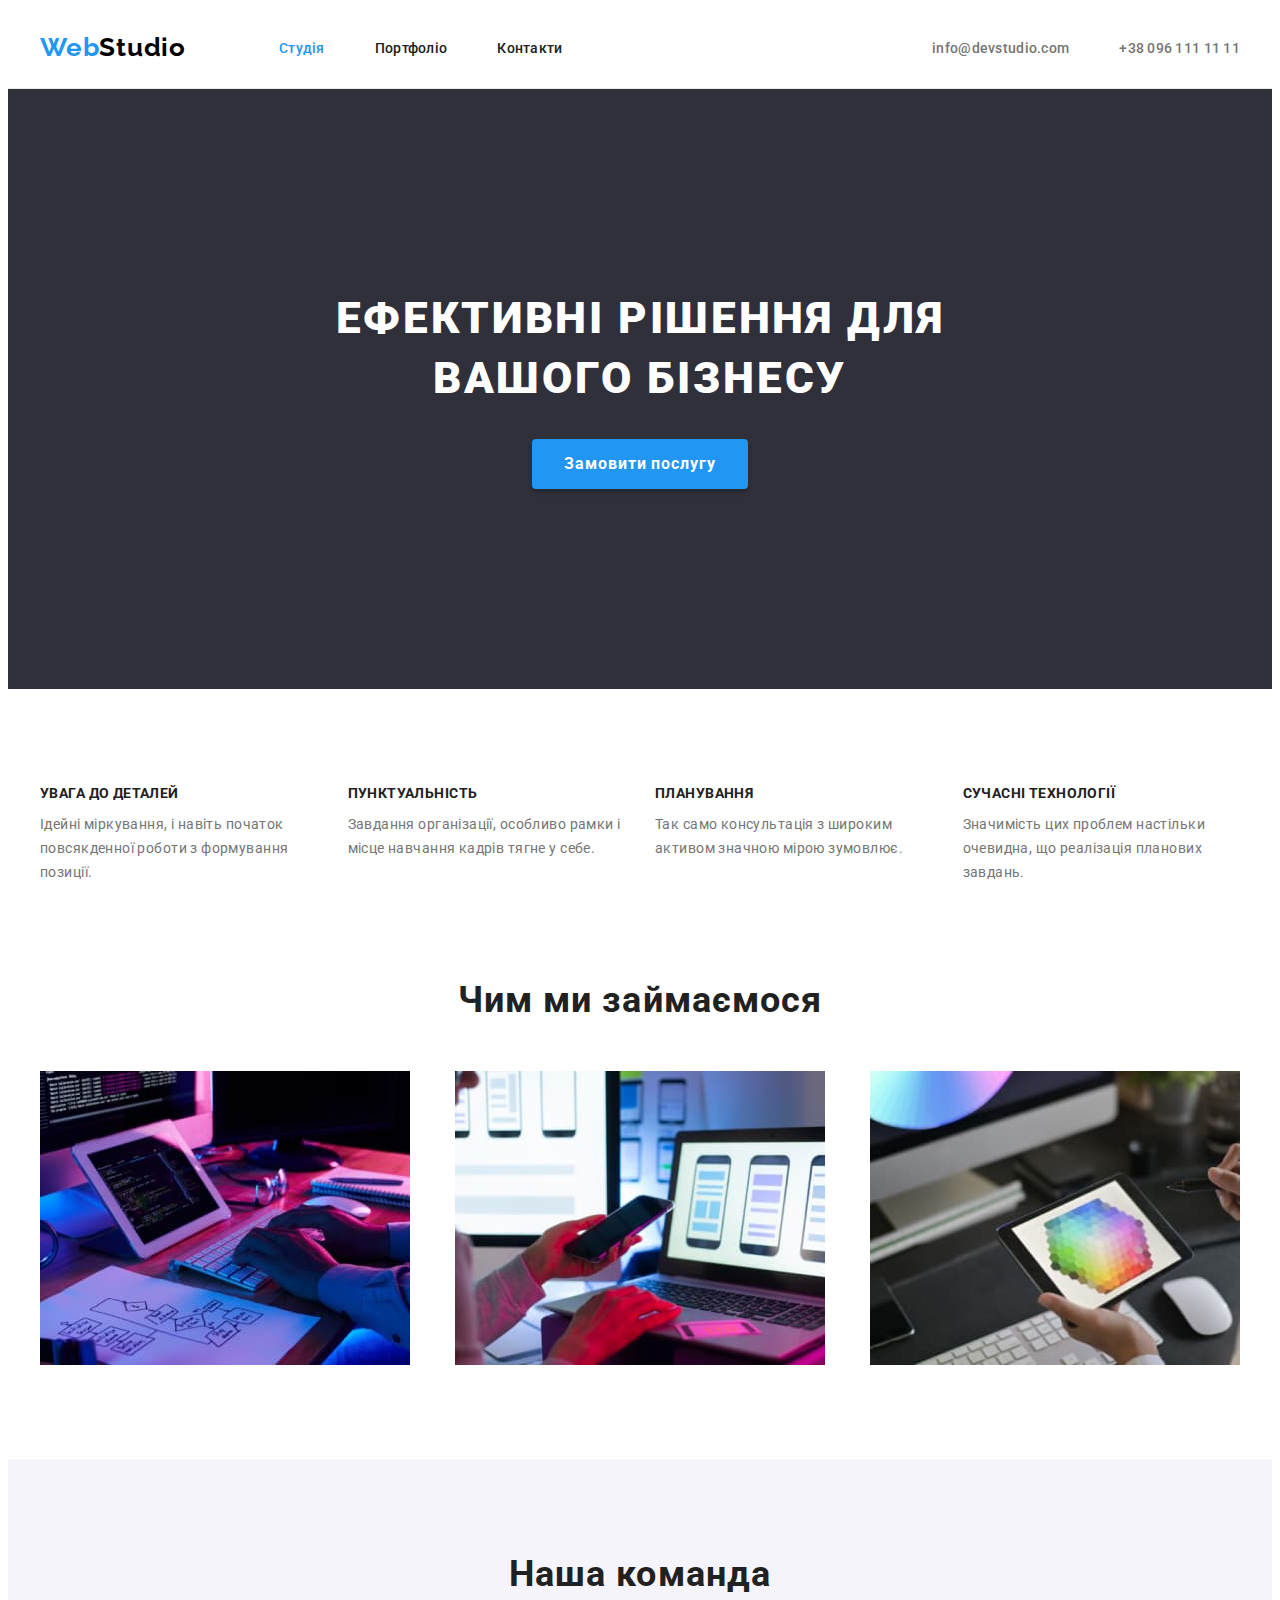
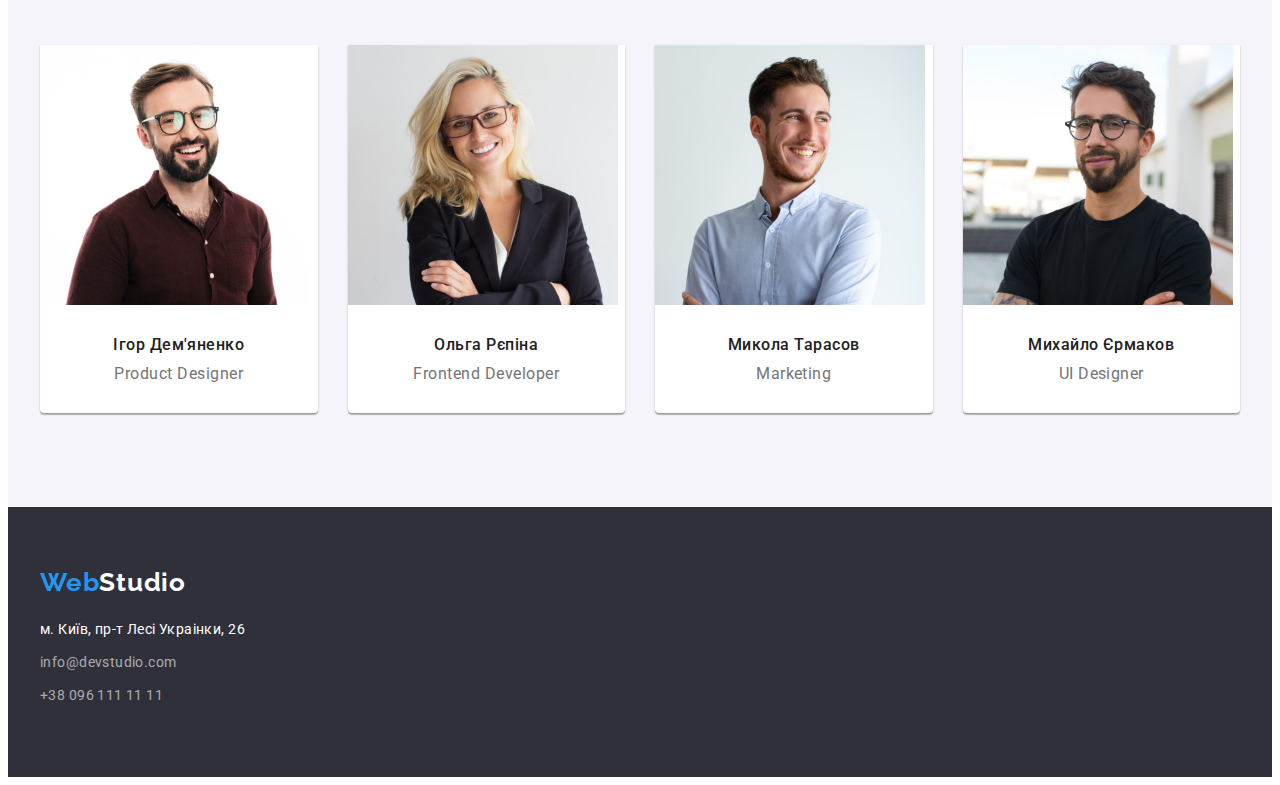
==== index.html @ 7ba7b9f9 "Initial commit" ====
<!DOCTYPE html>
<html lang="uk">
<head>
    <meta charset="UTF-8">
    <meta http-equiv="X-UA-Compatible" content="IE=edge">
    <meta name="viewport" content="width=device-width, initial-scale=1.0">
    <title>WebStudio</title>
    <!-- fonts -->
    <link rel="preconnect" href="https://fonts.googleapis.com">
    <link rel="preconnect" href="https://fonts.gstatic.com" crossorigin>
    <link href="https://fonts.googleapis.com/css2?family=Raleway:wght@700&family=Roboto:wght@400;500;700;900&display=swap" rel="stylesheet">
    <!-- modern-normalize -->
    <link rel="stylesheet" href="https://cdnjs.cloudflare.com/ajax/libs/modern-normalize/1.1.0/modern-normalize.min.css" integrity="sha512-wpPYUAdjBVSE4KJnH1VR1HeZfpl1ub8YT/NKx4PuQ5NmX2tKuGu6U/JRp5y+Y8XG2tV+wKQpNHVUX03MfMFn9Q==" crossorigin="anonymous" referrerpolicy="no-referrer">
    <!-- Custom styles -->
    <link rel="stylesheet" href="./css/styles.css">
</head>

<body>
    <header class="header">
        <div class="header-container container">
            <a class="logo link" href="./index.html">Web<span class="header-studio">Studio</span></a>
        <nav class="navigation">
            <ul class="navigation-list list">
                <li class="navigation-items">
                    <a class="navigation-item link current" href="./index.html">Студія</a>
                </li>
                <li class="navigation-items">
                    <a class="navigation-item link" href="./portfolio.html">Портфоліо</a>
                </li>
                <li class="navigation-items">
                    <a class="navigation-item link" href="#">Контакти</a>
                </li>
            </ul>
        </nav>
        <ul class="header-contacts list">
            <li class="header-list">
                <a class="header-item link" href="mailto:info@devstudio.com" lang="en">info@devstudio.com</a>
            </li>
            <li class="header-list">
                <a class="header-item link" href="tel:+380961111111">+38 096 111 11 11</a>
            </li>
        </ul>
        </div>
    </header>
    <main class="main">
        <section class="hero">
            <div class="hero-container container">
                <h1 class="hero-title">Ефективні рішення для вашого бізнесу</h1>
                <p><button class="hero-button link-hero" type="button">Замовити послугу</button></p>
            </div>
        </section>
        <section class="features section">
            <div class="container">
            <h2 class="features-subject">Особливості</h2>
            <ul class="features-list list">
                <li class="features-item">
                    <h3 class="feature-title">УВАГА ДО ДЕТАЛЕЙ</h3>
                    <p class="feature-text">Ідейні міркування, і навіть початок повсякденної роботи з формування позиції.</p>
                </li>
                <li class="features-item">
                    <h3 class="feature-title">ПУНКТУАЛЬНІСТЬ</h3>
                    <p class="feature-text">Завдання організації, особливо рамки і місце навчання кадрів тягне у себе.</p>
                </li>
                <li class="features-item">
                    <h3 class="feature-title">ПЛАНУВАННЯ</h3>
                    <p class="feature-text">Так само консультація з широким активом значною мірою зумовлює.</p>
                </li>
                <li class="features-item">
                    <h3 class="feature-title">СУЧАСНІ ТЕХНОЛОГІЇ</h3>
                    <p class="feature-text">Значимість цих проблем настільки очевидна, що реалізація планових завдань.</p>
                </li>
            </ul>
            </div>
        </section>
        <section class="work section">
            <div class="container">
                <h2 class="work-title">Чим ми займаємося</h2>
            <ul class="work-list list">
                <li class="work-items">
                    <img width="370" height="294" src="./images/work-1.jpg" alt="Людина працює за комп'ютером">
                </li>
                <li class="work-items">
                    <img width="370" height="294" src="./images/work-2.jpg" alt="Людина працює за телефоном">
                </li>                
                <li class="work-items">
                    <img width="370" height="294" src="./images/work-3.jpg" alt="Людина працює за планшетом">
                </li>
            </ul>
            </div>
        </section>
        <section class="team section">
            <div class="container">
                <h2 class="team-subject">Наша команда</h2>
            <ul class="team-list list">
                <li class="team-items">
                    <img class="team-img" width="270" height="260" src="./images/portrait-1.jpg" alt="Мужик в окулярах">
                    <div class="team-subtitle">
                    <h3 class="team-title">Ігор Дем'яненко</h3>
                    <p class="team-text">Product Designer</p>
                    </div> 
                </li>
                <li class="team-items">
                    <img class="team-img" width="270" height="260" src="./images/portrait-2.jpg" alt="Жінка в окулярах">
                    <div class="team-subtitle">
                    <h3 class="team-title">Ольга Рєпіна</h3>
                    <p class="team-text">Frontend Developer</p>
                    </div>
                </li>
                <li class="team-items">
                    <img class="team-img" width="270" height="260" src="./images/portrait-3.jpg" alt="Мужик">
                    <div class="team-subtitle">
                    <h3 class="team-title">Микола Тарасов</h3>
                    <p class="team-text">Marketing</p>
                    </div> 
                </li>
                <li class="team-items">
                    <img class="team-img" width="270" height="260" src="./images/portrait-4.jpg" alt="Мужик в окулярах">
                    <div class="team-subtitle">
                    <h3 class="team-title">Михайло Єрмаков</h3>
                    <p class="team-text">UI Designer</p>
                    </div> 
                </li>
            </ul>
            </div>
        </section>
    </main>
        <footer class="footer">
            <div class="container">
                <a class="footer-logo link" href="./index.html">Web<span class="footer-studio">Studio</span></a>
            <address class="footer-address">
                <ul class="address-list list">
                    <li class="address-items">
                        <a class="address-map link" href="https://goo.gl/maps/dWLPEDBoEyj8uYDj6" target="_blank" rel="noopener noreferrer nofollow">м. Київ, пр-т Лесі Украінки, 26</a>
                    </li>
                    <li class="address-items">
                        <a class="address-contacts link" href="mailto:info@devstudio.com" lang="en">info@devstudio.com</a>
                    </li>
                    <li class="address-items">
                        <a class="address-contacts link" href="tel:+380961111111">+38 096 111 11 11</a>
                    </li>
                </ul>
            </address>
            </div>
        </footer>
    
</body>
</html>
---- css/styles.css ----
:root {
    --primary--color: #757575;
    --secondary--color: #212121;
    --hover--color: #2196F3;
    --button--color: #212121;
    --logo--color: #2196F3;
    --header--studio: #000000;
    --footer-studio: #FFFFFF;
    --hero--title: #FFFFFF;
    --hero--btn: #FFFFFF;
    --background--button--hero: #2196F3;
    --shadow--hero--button: 0px 4px 4px rgba(0, 0, 0, 0.15);
    --team--shadow: 0px 1px 3px rgba(0, 0, 0, 0.12), 0px 1px 1px rgba(0, 0, 0, 0.14), 0px 2px 1px rgba(0, 0, 0, 0.2);
    --portfolio--btn--shadow: 0px 3px 1px rgba(0, 0, 0, 0.1), 0px 1px 2px rgba(0, 0, 0, 0.08), 0px 2px 2px rgba(0, 0, 0, 0.12);
    --bgr--hover--hero: #188CE8;
    --color--hover-hero: #FFFFFF;
    --header--contacts: #757575;
    --footer--contacts:  rgba(255, 255, 255, 0.6);
    --background--color: #FFFFFF;
    --background--header: #FFFFFF;
    --background--hero: #2F303A;
    --background--work: #FFFFFF;
    --background--team: #F5F4FA;
    --background--footer: #2F303A;
    --background--portfolio: #FFFFFF;
    --bgr--button: #2196F3;
    --bgr--button-portfolio: #F5F4FA;
    --color--button--portfolio: #FFFFFF;
    --border: #EEEEEE;
    --header--border: #ECECEC;
    --card--set--gap: 30px;
    --primary--font: 'Roboto', sans-serif;
    --secondary--font: 'Raleway', sans-serif;
}


    body {
        font-family: var(--primary--font), sans-serif;
        background: var(--background--color);
        color: var(--primary--color);
    }

    /* reset styles */
    h1,
    h2,
    h3,
    h4,
    h5,
    h6,
    p {
        margin: 0; 
    }

    img {
        display: block;
        max-width: 100%;
        height: auto;
    }

    .section {
        padding-top: 94px;
        padding-bottom: 94px;
    }

    .container {
        width: 1200px;
        padding-right: 15px;
        padding-left: 15px;
        margin-left: auto;
        margin-right: auto;

        /* outline: 2px solid red;
        outline-offset: -2px; */
    }

    .list {
        list-style: none;
        margin: 0;
        padding: 0;
    }

    .link {
        text-decoration: none;
    }

    /* reset styles */

    /* hover-focus styles */
    .link:hover,
    .link:focus {
        color: var(--hover--color);
    }

    
    
    .link-button:hover,
    .link-button:focus {
        background: var(--bgr--button);
        color: var(--color--button--portfolio);
        box-shadow: var(--portfolio--btn--shadow);
    }

    .link-hero:hover,
    .link-hero:focus {
        background-color: var(--bgr--hover--hero);
        color: var(--color--hover-hero);  
    }
    /* hover-focus styles */

    /* ------------------------index------------------------ */

    /* ------header------ */

    .header {
        border-bottom: 1px solid var(--header--border);
    }

    .header-container {
        display: flex;
        align-items: center;
    }

    .logo {
        padding-top: 24px;
        padding-bottom: 25px;
        margin-right: 93px;
        
        font-family: var(--secondary--font);
        font-weight: 700;
        font-size: 26px;
        line-height: 1.19;
        letter-spacing: 0.03em;   
        color: var(--logo--color);
    }

    .header-studio {     
        font-family: var(--secondary--font);
        font-weight: 700;
        font-size: 26px;
        line-height: 1.19;
        letter-spacing: 0.03em;    
        color: var(--header--studio);
    }

    .navigation {
        margin-right: auto;
    }

    .navigation-list {
        display: flex;
        align-items: center;
    }

    .navigation-items {
        /* padding-top: 32px;
        padding-bottom: 32px; */
        margin-right: 50px;
    }

    .navigation-items:last-child {
        margin-right: 0;
    }

    .navigation-item {
        padding-top: 32px;
        padding-bottom: 32px;

        font-weight: 500;
        font-size: 14px;
        line-height: 1.14;
        letter-spacing: 0.02em;
        color: var(--secondary--color);
    }

    .current {
        color: var(--hover--color);
    }
    
    .header-contacts {
        display: flex;
        align-items: center;
    }

    .header-list {
        /* padding-top: 32px;
        padding-bottom: 32px; */
        margin-right: 50px;
    }

    .header-list:last-child {
        margin-right: 0;
    }

    .header-item {
        padding-top: 32px;
        padding-bottom: 32px;
        
        font-weight: 500;
        font-size: 14px;
        line-height: 1.14;
        letter-spacing: 0.02em;
        color: var(--header--contacts);
    }

    /* ------header------ */


    /* ------main-------- */

    /* .main {
    } */
    
    /* ------hero-------- */

    .hero {
        padding-top: 200px;
        padding-bottom: 200px;
        background: var(--background--hero);
    }

    .hero-container {
        text-align: center;
    }

    .hero-title {
        display: inline-block;
        width: 696px;
        margin-bottom: 30px;

        font-weight: 900;
        font-size: 44px;
        line-height: 1.36;
        text-align: center;
        letter-spacing: 0.06em;
        text-transform: uppercase;   
        color: var(--hero--title);
    }

    .hero-button {
        min-width: 216px;
        min-height: 50px;
        padding: 10px 32px;

        font-family: inherit;
        font-weight: 700;
        font-size: 16px;
        line-height: 1.88;
        /* display: flex; */
        align-items: center;
        text-align: center;
        letter-spacing: 0.06em; 
        color: var(--hero--btn);
        cursor: pointer;
        background: var(--background--button--hero);
        box-shadow: var(--shadow--hero--button);
        border-radius: 4px;
        border: none;
    }

    

    /* ------features-------- */

    .features {
        padding-bottom: 0;
    }

    .features-subject {
        position: absolute;
        white-space: nowrap;
        width: 1px;
        height: 1px;
        overflow: hidden;
        border: 0;
        padding: 0;
        clip: rect(0 0 0 0);
        clip-path: inset(50%);
        margin: -1px;
    }

    .features-list {
        display: flex;
    }

    .features-item {
        flex-basis: calc((100% - 3 * 30px) / 4 );
        margin-right: 30px;
    }

    .features-item:last-child {
        margin-right: 0;
    }

    .feature-title {
        margin-bottom: 10px;

        font-size: 14px;
        line-height: 1.43;
        letter-spacing: 0.03em;
        text-transform: uppercase;
        color: var(--secondary--color);
    }

    .feature-text {
        font-size: 14px;
        line-height: 1.71;
        letter-spacing: 0.03em; 
        color: var(--primary--color);
    }

    /* ------work-------- */

    /* .work {
    } */

    .work-title {
        margin-bottom: 50px;

        font-size: 36px;
        line-height: 1.17;
        text-align: center;
        letter-spacing: 0.03em;
        color: var(--secondary--color);
    }

    .work-list {
        display: flex;
        justify-content: space-between;
    }

    .work-items {
        margin-right: 30px;
    }

    .work-items:last-child {
        margin-right: 0;
    }

    /* ------team-------- */

    .team {
        background: var(--background--team);
    }

    .team-subject {
        margin-bottom: 50px;

        font-size: 36px;
        line-height: 1.17;
        text-align: center;
        letter-spacing: 0.03em;
        color: var(--secondary--color);
    }

    .team-list {
        display: flex;
    }

    .team-items {
        flex-basis: calc((100% - 3 * 30px) / 4 );
        margin-right: 30px;
        background: var(--background--color); 
        box-shadow: var(--team--shadow);  
        border-radius: 0px 0px 4px 4px;
    }

    .team-items:last-child {
        margin-right: 0;
    }

    /* .team-img {
    } */

    .team-subtitle {
        padding-top: 30px;
        padding-bottom: 30px;
    }

    .team-title {
        margin-bottom: 10px;

        font-weight: 500;
        font-size: 16px;
        line-height: 1.19;
        text-align: center;
        letter-spacing: 0.03em;
        color: var(--secondary--color);
    }

    .team-text {
        font-size: 16px;
        line-height: 1.19;
        text-align: center;
        letter-spacing: 0.03em;
        color: var(--primary--color);
    }

    /* ------main-------- */


    /* ------footer------ */

    .footer {
        padding-top: 60px;
        padding-bottom: 60px;

        background: var(--background--footer);
    }

    .footer-logo {
        display: inline-block;
        margin-bottom: 20px;

        font-family: var(--secondary--font);
        font-weight: 700;
        font-size: 26px;
        line-height: 1.19;
        letter-spacing: 0.03em;   
        color: var(--logo--color);
    }

    .footer-studio {        
        font-family: var(--secondary--font);
        font-weight: 700;
        font-size: 26px;
        line-height: 1.19;
        letter-spacing: 0.03em; 
        color: var(--footer-studio);
    }

    /* .footer-address {
    }
    .address-list {
    }
    .address-items {
    } */

    .address-map {
        display: inline-block;
        margin-bottom: 9px;

        font-style: normal;
        font-size: 14px;
        line-height: 1.71;
        letter-spacing: 0.03em;
        color: var(--hero--title);
    }

    .address-contacts {
        display: inline-block;
        margin-bottom: 9px;

        font-style: normal;
        font-size: 14px;
        line-height: 1.71;
        letter-spacing: 0.03em;
        color: var(--footer--contacts);
    }

    /* ------footer------ */

    /* ------------------------index------------------------ */



    /* ------------------------portfolio------------------------ */

    /* ------main-portfolio-------- */

    .portfolio-main {
        background: var(--background--color);
    }

    /* -----portfolio-projects------- */

    /* .portfolio-projects {
    } */

    .portfolio-subject {
        position: absolute;
        white-space: nowrap;
        width: 1px;
        height: 1px;
        overflow: hidden;
        border: 0;
        padding: 0;
        clip: rect(0 0 0 0);
        clip-path: inset(50%);
        margin: -1px;
    }

    .button-list {
        display: flex;
        justify-content: center;

        margin-bottom: 34px;
    }

    .button-items {
        background: var(--bgr-button-portfolio);
        margin-right: 8px;
    }

    .button-items:last-child {
        margin-right: 0;
    }
    
    .button-item {
        padding: 6px 22px;
        min-width: 112px;
        min-height: 38px;

        font-family: inherit;
        font-weight: 500;
        font-size: 16px;
        line-height: 1.62;
        text-align: center;
        letter-spacing: 0.03em; 
        color: var(--button--color);
        cursor: pointer;
        border-radius: 4px;
        border: none;
    }

    .portfolio-list {
        display: flex;
        flex-wrap: wrap;

        margin-right: calc( -1 * var(--card--set--gap));
        margin-bottom: calc( -1 * var(--card--set--gap));
    }

    .portfolio-items {
        flex-basis: calc((100% - 3 * var(--card--set--gap)) / 3);
        margin-right: var(--card--set--gap);
        margin-bottom: var(--card--set--gap);
        background: var(--background--color);
    }

    /* .portfolio-items:nth-child(3n) {
        margin-right: 0;
    }

    .portfolio-items:nth-last-child(-n + 3) {
        margin-bottom: 0;
    } */

    /* .portfolio-img {
    } */

    .portfolio-subtitle {
        padding: 20px 24px;

        border: 1px solid var(--border);
        border-top: none;
    }

    .portfolio-title {
        margin-bottom: 4px;

        font-size: 18px;
        line-height: 2;
        letter-spacing: 0.06em;
        color: var(--secondary--color);
    }

    .portfolio-text {
        font-size: 16px;
        line-height: 1.88;
        letter-spacing: 0.03em;
        color: var(--primary--color);
    }

    /* .portfolio-item {
    } */

     /* ------main-portfolio-------- */

     /* ------------------------portfolio------------------------ */
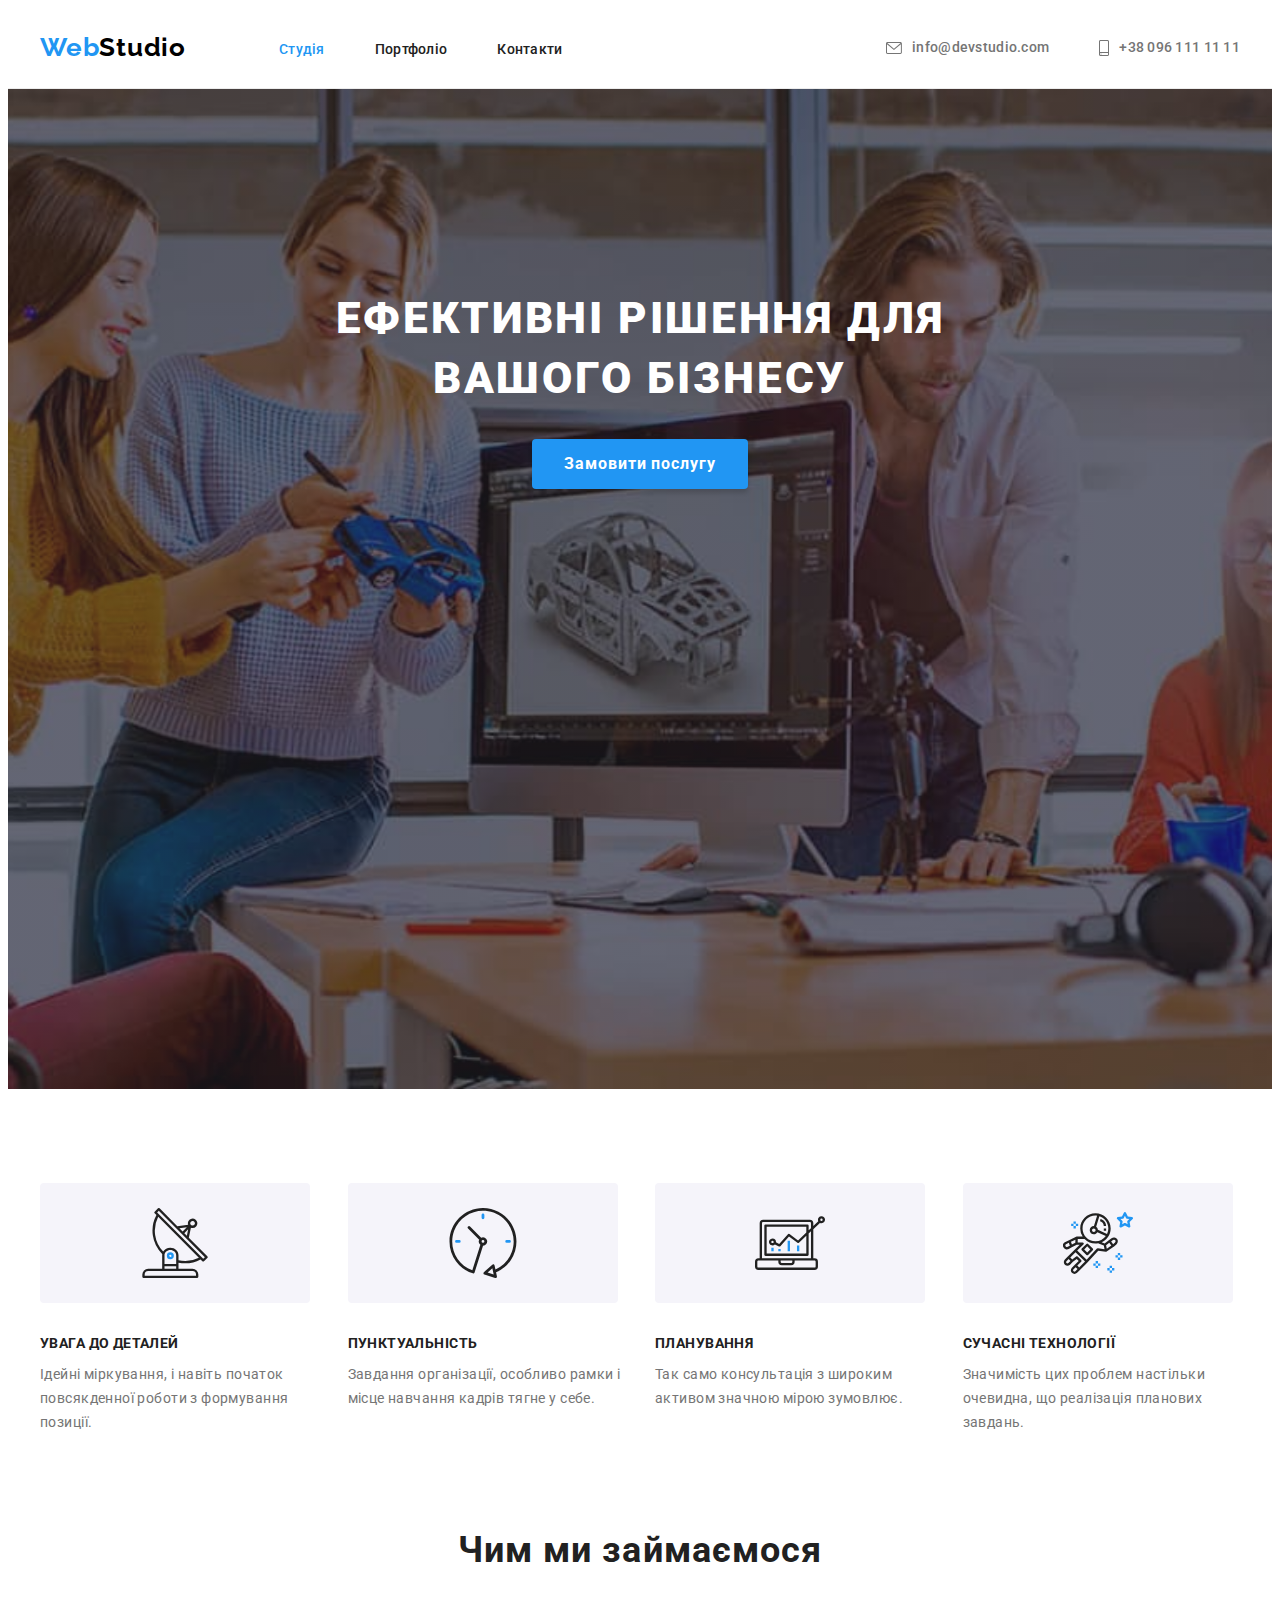
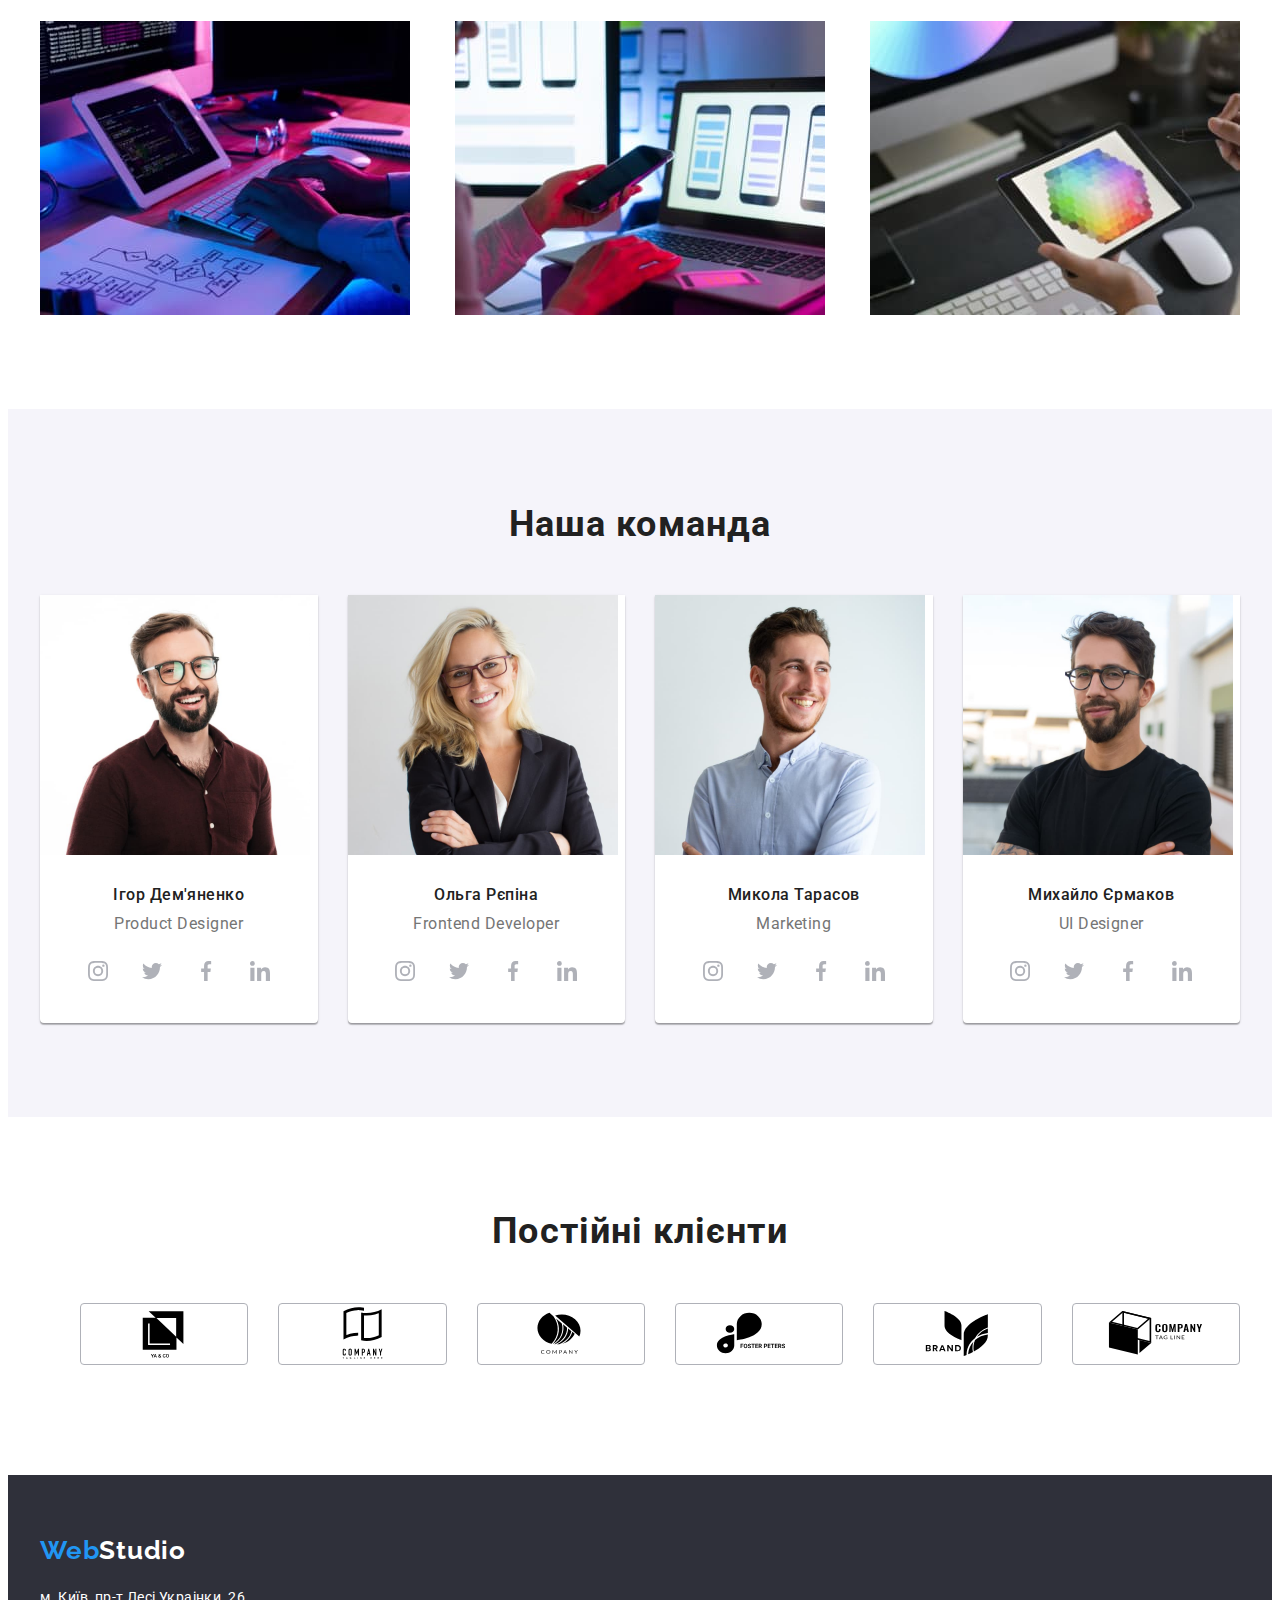
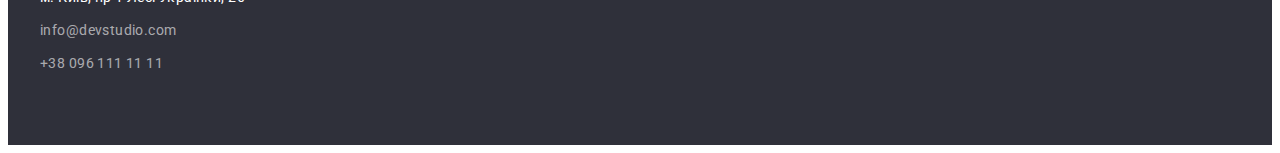
==== commit a00347a9: "hm-04-half" ====
--- a/index.html
+++ b/index.html
@@ -34,10 +34,18 @@
         </nav>
         <ul class="header-contacts list">
             <li class="header-list">
-                <a class="header-item link" href="mailto:info@devstudio.com" lang="en">info@devstudio.com</a>
+                <a class="header-item link" href="mailto:info@devstudio.com" lang="en">
+                    <svg class="header-icons" width="16" height="12">
+                      <use href="./images/icons.svg#icon-envelope"></use>
+                    </svg>
+                    info@devstudio.com</a>
             </li>
             <li class="header-list">
-                <a class="header-item link" href="tel:+380961111111">+38 096 111 11 11</a>
+                <a class="header-item link" href="tel:+380961111111">
+                    <svg class="header-icons" width="10" height="16">
+                      <use href="./images/icons.svg#icon-smartphone"></use>
+                    </svg>
+                    +38 096 111 11 11</a>
             </li>
         </ul>
         </div>
@@ -54,18 +62,38 @@
             <h2 class="features-subject">Особливості</h2>
             <ul class="features-list list">
                 <li class="features-item">
+                    <div class="features-icons">
+                        <svg class="features-icon" width="70" height="70">
+                            <use href="./images/icons.svg#icon-antenna"></use>
+                        </svg>
+                    </div>
                     <h3 class="feature-title">УВАГА ДО ДЕТАЛЕЙ</h3>
                     <p class="feature-text">Ідейні міркування, і навіть початок повсякденної роботи з формування позиції.</p>
                 </li>
                 <li class="features-item">
+                    <div class="features-icons">
+                        <svg class="features-icon" width="70" height="70">
+                            <use href="./images/icons.svg#icon-clock"></use>
+                        </svg>
+                    </div>
                     <h3 class="feature-title">ПУНКТУАЛЬНІСТЬ</h3>
                     <p class="feature-text">Завдання організації, особливо рамки і місце навчання кадрів тягне у себе.</p>
                 </li>
                 <li class="features-item">
+                    <div class="features-icons">
+                        <svg class="features-icon" width="70" height="70">
+                            <use href="./images/icons.svg#icon-diagram"></use>
+                        </svg>
+                    </div>
                     <h3 class="feature-title">ПЛАНУВАННЯ</h3>
                     <p class="feature-text">Так само консультація з широким активом значною мірою зумовлює.</p>
                 </li>
                 <li class="features-item">
+                    <div class="features-icons">
+                        <svg class="features-icon" width="70" height="70">
+                            <use href="./images/icons.svg#icon-astronaut"></use>
+                        </svg>
+                    </div>
                     <h3 class="feature-title">СУЧАСНІ ТЕХНОЛОГІЇ</h3>
                     <p class="feature-text">Значимість цих проблем настільки очевидна, що реалізація планових завдань.</p>
                 </li>
@@ -97,6 +125,28 @@
                     <div class="team-subtitle">
                     <h3 class="team-title">Ігор Дем'яненко</h3>
                     <p class="team-text">Product Designer</p>
+                    <ul class="socials-list list">
+                        <li class="socials-items"><a class="socials-item link-icons" href="https://www.instagram.com/" target="_blank" rel="noopener noreferrer" aria-label="Instagram.com">
+                            <svg class="socials-icon" width="20" height="20">
+                              <use href="./images/icons.svg#icon-instagram"></use>
+                            </svg>
+                        </a></li>
+                        <li class="socials-items"><a class="socials-item link-icons" href="https://twitter.com/" target="_blank" rel="noopener noreferrer" aria-label="Twitter.com">
+                            <svg class="socials-icon" width="20" height="20">
+                              <use href="./images/icons.svg#icon-twitter"></use>
+                            </svg>
+                        </a></li>
+                        <li class="socials-items"><a class="socials-item link-icons" href="https://www.facebook.com/" target="_blank" rel="noopener noreferrer" aria-label="Facebook.com">
+                            <svg class="socials-icon" width="20" height="20">
+                              <use href="./images/icons.svg#icon-facebook"></use>
+                            </svg>
+                        </a></li>
+                        <li class="socials-items"><a class="socials-item link-icons" href="https://www.linkedin.com/" target="_blank" rel="noopener noreferren" aria-label="Linkedin.com">
+                            <svg class="socials-icon" width="20" height="20">
+                              <use href="./images/icons.svg#icon-linkedin"></use>
+                            </svg>
+                        </a></li>
+                    </ul>
                     </div> 
                 </li>
                 <li class="team-items">
@@ -104,6 +154,32 @@
                     <div class="team-subtitle">
                     <h3 class="team-title">Ольга Рєпіна</h3>
                     <p class="team-text">Frontend Developer</p>
+                    <ul class="socials-list list">
+                        <li class="socials-items"><a class="socials-item link-icons" href="https://www.instagram.com/" target="_blank"
+                                rel="noopener noreferrer" aria-label="Instagram.com">
+                                <svg class="socials-icon" width="20" height="20">
+                                    <use href="./images/icons.svg#icon-instagram"></use>
+                                </svg>
+                            </a></li>
+                        <li class="socials-items"><a class="socials-item link-icons" href="https://twitter.com/" target="_blank"
+                                rel="noopener noreferrer" aria-label="Twitter.com">
+                                <svg class="socials-icon" width="20" height="20">
+                                    <use href="./images/icons.svg#icon-twitter"></use>
+                                </svg>
+                            </a></li>
+                        <li class="socials-items"><a class="socials-item link-icons" href="https://www.facebook.com/" target="_blank"
+                                rel="noopener noreferrer" aria-label="Facebook.com">
+                                <svg class="socials-icon" width="20" height="20">
+                                    <use href="./images/icons.svg#icon-facebook"></use>
+                                </svg>
+                            </a></li>
+                        <li class="socials-items"><a class="socials-item link-icons" href="https://www.linkedin.com/" target="_blank"
+                                rel="noopener noreferren" aria-label="Linkedin.com">
+                                <svg class="socials-icon" width="20" height="20">
+                                    <use href="./images/icons.svg#icon-linkedin"></use>
+                                </svg>
+                            </a></li>
+                    </ul>
                     </div>
                 </li>
                 <li class="team-items">
@@ -111,6 +187,32 @@
                     <div class="team-subtitle">
                     <h3 class="team-title">Микола Тарасов</h3>
                     <p class="team-text">Marketing</p>
+                    <ul class="socials-list list">
+                        <li class="socials-items"><a class="socials-item link-icons" href="https://www.instagram.com/" target="_blank"
+                                rel="noopener noreferrer" aria-label="Instagram.com">
+                                <svg class="socials-icon" width="20" height="20">
+                                    <use href="./images/icons.svg#icon-instagram"></use>
+                                </svg>
+                            </a></li>
+                        <li class="socials-items"><a class="socials-item link-icons" href="https://twitter.com/" target="_blank"
+                                rel="noopener noreferrer" aria-label="Twitter.com">
+                                <svg class="socials-icon" width="20" height="20">
+                                    <use href="./images/icons.svg#icon-twitter"></use>
+                                </svg>
+                            </a></li>
+                        <li class="socials-items"><a class="socials-item link-icons" href="https://www.facebook.com/" target="_blank"
+                                rel="noopener noreferrer" aria-label="Facebook.com">
+                                <svg class="socials-icon" width="20" height="20">
+                                    <use href="./images/icons.svg#icon-facebook"></use>
+                                </svg>
+                            </a></li>
+                        <li class="socials-items"><a class="socials-item link-icons" href="https://www.linkedin.com/" target="_blank"
+                                rel="noopener noreferren" aria-label="Linkedin.com">
+                                <svg class="socials-icon" width="20" height="20">
+                                    <use href="./images/icons.svg#icon-linkedin"></use>
+                                </svg>
+                            </a></li>
+                    </ul>
                     </div> 
                 </li>
                 <li class="team-items">
@@ -118,9 +220,68 @@
                     <div class="team-subtitle">
                     <h3 class="team-title">Михайло Єрмаков</h3>
                     <p class="team-text">UI Designer</p>
+                    <ul class="socials-list list">
+                        <li class="socials-items"><a class="socials-item link-icons" href="https://www.instagram.com/" target="_blank" rel="noopener noreferrer" aria-label="Instagram.com">
+                            <svg class="socials-icon" width="20" height="20">
+                              <use href="./images/icons.svg#icon-instagram"></use>
+                            </svg>
+                        </a></li>
+                        <li class="socials-items"><a class="socials-item link-icons" href="https://twitter.com/" target="_blank" rel="noopener noreferrer" aria-label="Twitter.com">
+                            <svg class="socials-icon" width="20" height="20">
+                              <use href="./images/icons.svg#icon-twitter"></use>
+                            </svg>
+                        </a></li>
+                        <li class="socials-items"><a class="socials-item link-icons" href="https://www.facebook.com/" target="_blank" rel="noopener noreferrer" aria-label="Facebook.com">
+                            <svg class="socials-icon" width="20" height="20">
+                              <use href="./images/icons.svg#icon-facebook"></use>
+                            </svg>
+                        </a></li>
+                        <li class="socials-items"><a class="socials-item link-icons" href="https://www.linkedin.com/" target="_blank" rel="noopener noreferren" aria-label="Linkedin.com">
+                            <svg class="socials-icon" width="20" height="20">
+                              <use href="./images/icons.svg#icon-linkedin"></use>
+                            </svg>
+                        </a></li>
+                    </ul>
                     </div> 
                 </li>
             </ul>
+            </div>
+        </section>
+        <section class="clients section">
+            <div class="container">
+                <h2 class="clients-title">Постійні клієнти</h2>
+                <ul class="clients-list">
+                    <li class="clients-items list"><a class="clients-item" href="#">
+                        <svg class="clients-icon" width="106" height="60">
+                          <use href="./images/icons.svg#icon-brand-1"></use>
+                        </svg>
+                    </a></li>
+                    <li class="clients-items list"><a class="clients-item" href="#">
+                        <svg class="clients-icon" width="106" height="60">
+                            <use href="./images/icons.svg#icon-brand-2"></use>
+                        </svg>
+                    </a></li>
+                    <li class="clients-items list"><a class="clients-item" href="#">
+                        <svg class="clients-icon" width="106" height="60">
+                            <use href="./images/icons.svg#icon-brand-3"></use>
+                        </svg>
+                    </a></li>
+                    <li class="clients-items list"><a class="clients-item" href="#">
+                        <svg class="clients-icon" width="106" height="60">
+                            <use href="./images/icons.svg#icon-brand-4"></use>
+                        </svg>
+                    </a></li>
+                    <li class="clients-items list"><a class="clients-item" href="#">
+                        <svg class="clients-icon" width="106" height="60">
+                            <use href="./images/icons.svg#icon-brand-5"></use>
+                        </svg>
+                    </a></li>
+                    <li class="clients-items list"><a class="clients-item" href="#">
+                        <svg class="clients-icon" width="106" height="60">
+                            <use href="./images/icons.svg#icon-brand-6"></use>
+                        </svg>
+                    </a></li>
+                </ul>
             </div>
         </section>
     </main>
--- a/css/styles.css
+++ b/css/styles.css
@@ -14,6 +14,7 @@
     --portfolio--btn--shadow: 0px 3px 1px rgba(0, 0, 0, 0.1), 0px 1px 2px rgba(0, 0, 0, 0.08), 0px 2px 2px rgba(0, 0, 0, 0.12);
     --bgr--hover--hero: #188CE8;
     --color--hover-hero: #FFFFFF;
+    --color--icons: #AFB1B8;
     --header--contacts: #757575;
     --footer--contacts:  rgba(255, 255, 255, 0.6);
     --background--color: #FFFFFF;
@@ -91,6 +92,12 @@
         color: var(--hover--color);
     }
 
+    .link-icons:hover,
+    .link-icons:focus {
+        background-color: var(--bgr--button);
+        color: var(--color--hover-hero);
+    }
+
     
     
     .link-button:hover,
@@ -178,6 +185,7 @@
     
     .header-contacts {
         display: flex;
+        justify-content: center;
         align-items: center;
     }
 
@@ -192,6 +200,10 @@
     }
 
     .header-item {
+        display: flex;
+        justify-content: center;
+        align-items: center;
+
         padding-top: 32px;
         padding-bottom: 32px;
         
@@ -202,6 +214,12 @@
         color: var(--header--contacts);
     }
 
+    .header-icons {
+        margin-right: 10px;
+
+        fill: currentColor;
+    }
+
     /* ------header------ */
 
 
@@ -216,6 +234,15 @@
         padding-top: 200px;
         padding-bottom: 200px;
         background: var(--background--hero);
+
+        max-width: 1600px;
+        height: 600px;
+        margin-left: auto;
+        margin-right: auto;
+        background-image: linear-gradient(rgba(47, 48, 58, 0.4), rgba(47, 48, 58, 0.4)), url(../images/hero.jpg);
+        background-position: center;
+        background-size: cover;
+        background-repeat: no-repeat;
     }
 
     .hero-container {
@@ -285,10 +312,28 @@
     .features-item {
         flex-basis: calc((100% - 3 * 30px) / 4 );
         margin-right: 30px;
+        color: var(--secondary--color);
     }
 
     .features-item:last-child {
         margin-right: 0;
+    }
+
+    .features-icons {
+        display: flex;
+        justify-content: center;
+        align-items: center;
+
+        width: 270px;
+        height: 120px;
+        margin-bottom: 30px;
+
+        background: var(--background--team);
+        border-radius: 4px;
+    }
+
+    .features-icon {
+        fill: currentColor;
     }
 
     .feature-title {
@@ -393,7 +438,73 @@
         text-align: center;
         letter-spacing: 0.03em;
         color: var(--primary--color);
-    }
+        margin-bottom: 16px;
+    }
+
+    .socials-list {
+        display: flex;
+        justify-content: center;
+        align-items: center;
+        gap: 10px;
+    }
+    
+    /* .socials-items {
+    } */
+    
+    .socials-item {
+        display: flex;
+        justify-content: center;
+        align-items: center;
+        width: 44px;
+        height: 44px;
+        border-radius: 50%;
+
+        background-color: var(--background--color);
+        color: var(--color--icons);
+    }
+    
+    .socials-icon {
+        fill: currentColor;
+    }
+
+    /* ------clienst-------- */
+
+    /* .clients {
+        background-color: var(--primary--color);
+    } */
+
+    .clients-title {
+    font-weight: 700;
+    font-size: 36px;
+    line-height: 1.16;
+    text-align: center;
+    letter-spacing: 0.03em;
+    color: var(--secondary--color);
+
+    margin-bottom: 50px;
+    }
+    
+    .clients-list {
+        display: flex;
+        justify-content: center;
+        align-items: center;
+        gap: 30px;
+    }
+    
+    .clients-items {
+        width: 170px;
+        /* height: 92px; */
+        border: 1px solid var(--color--icons);
+        border-radius: 4px;
+    }
+    
+    .clients-item {
+        display: flex;
+        justify-content: center;
+        align-items: center;
+    }
+    
+    .clients-icon {}
 
     /* ------main-------- */
 
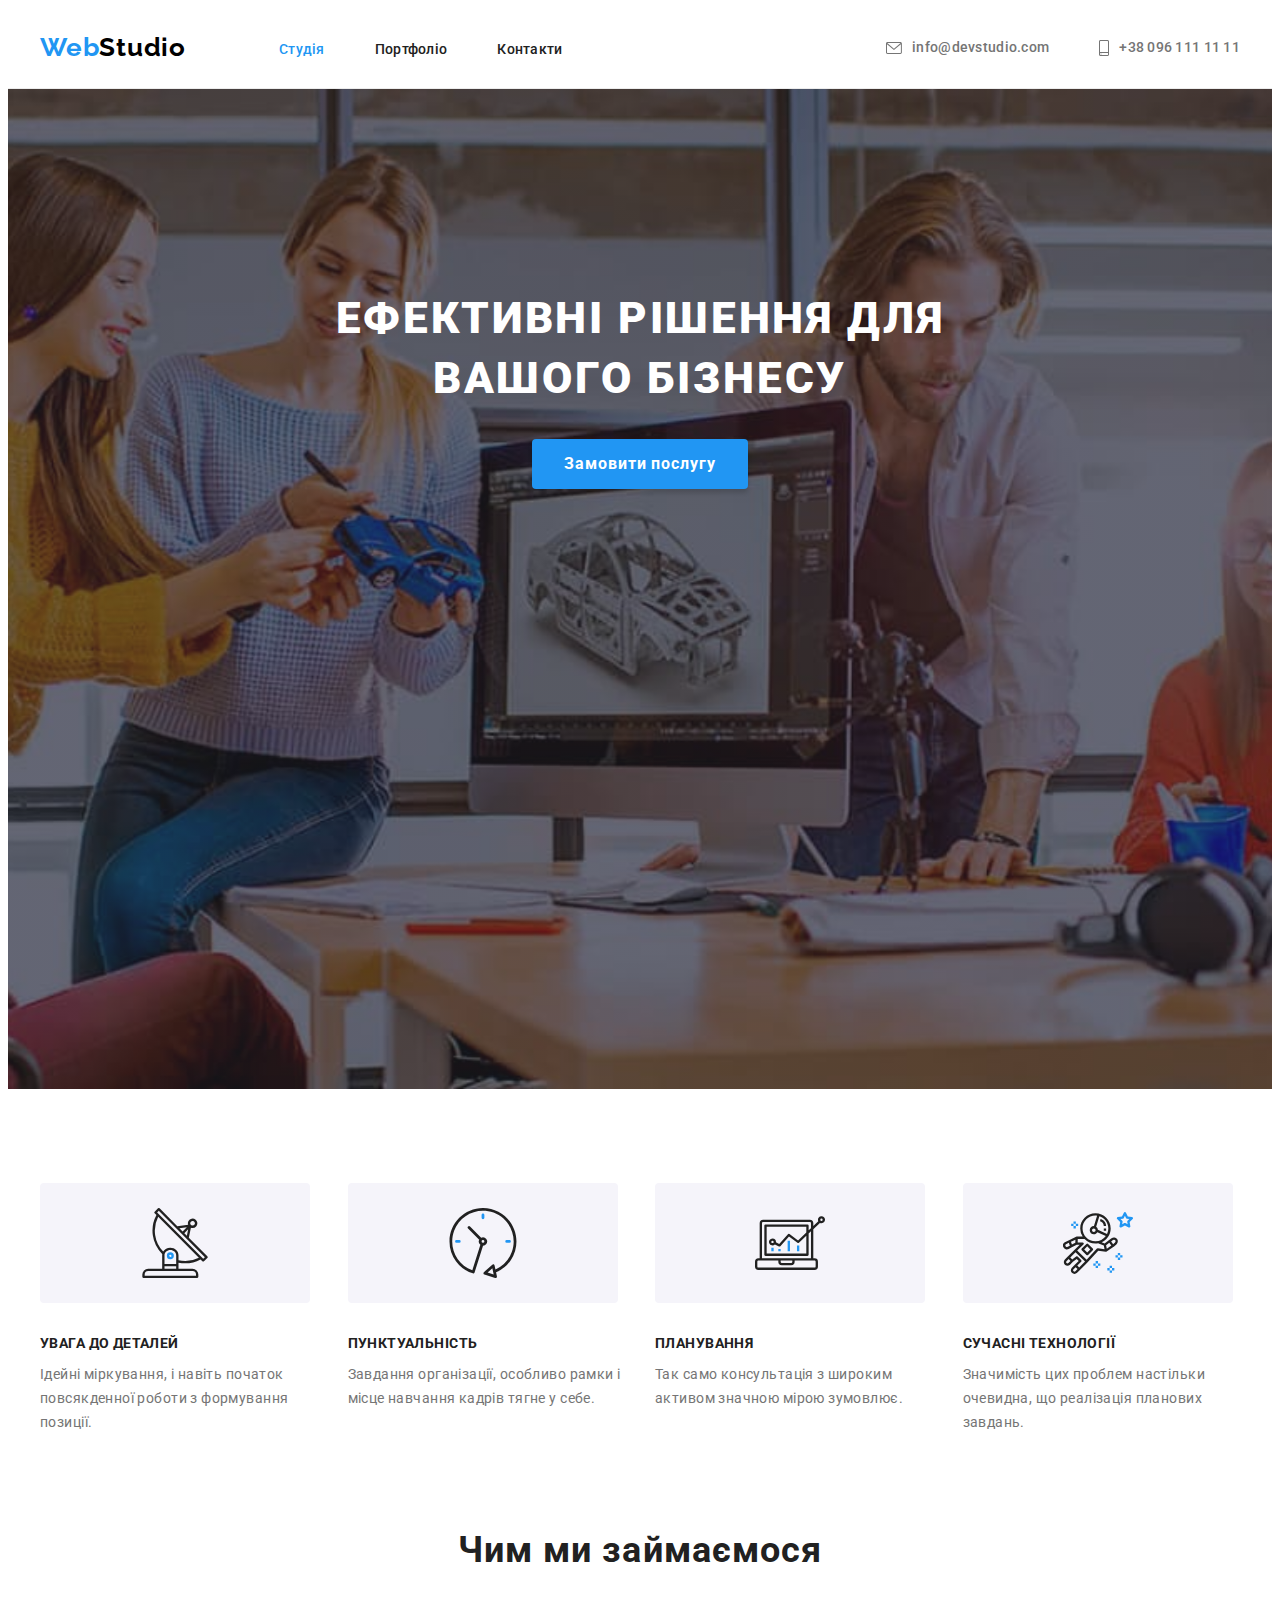
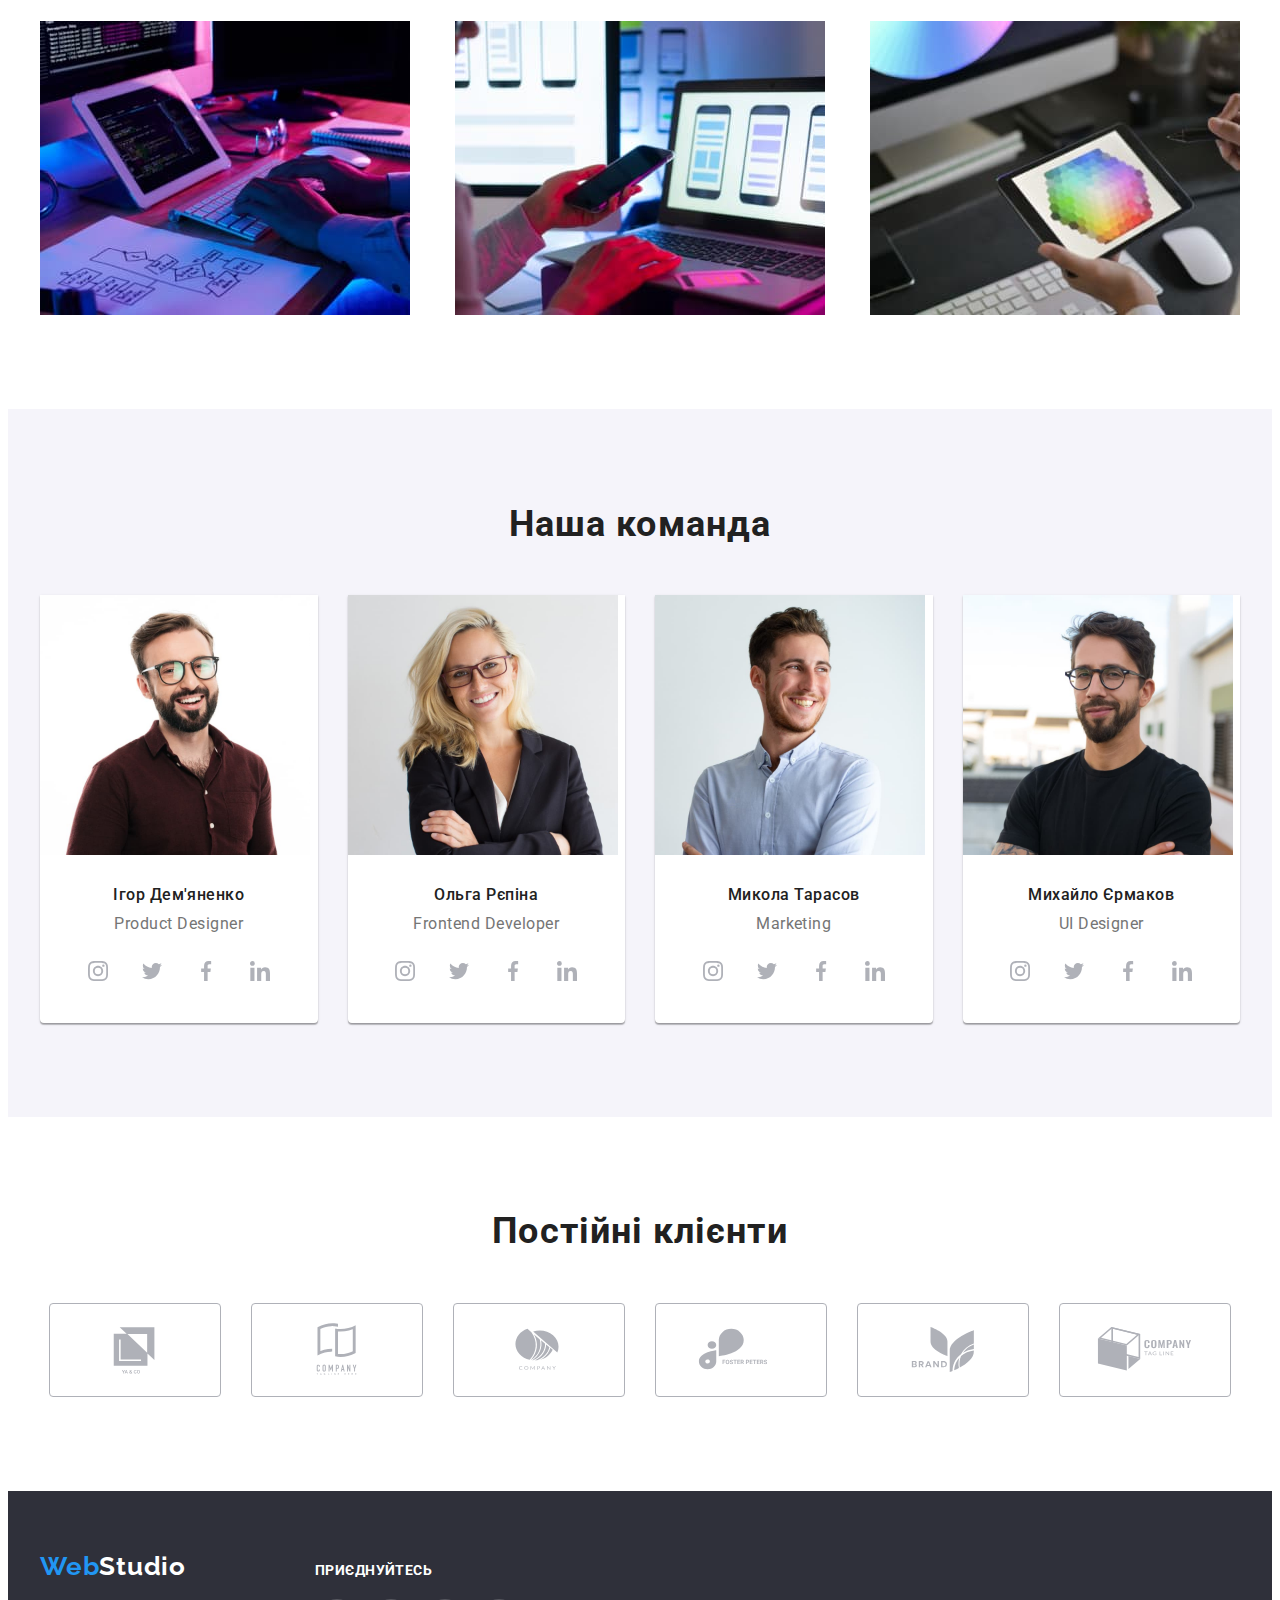
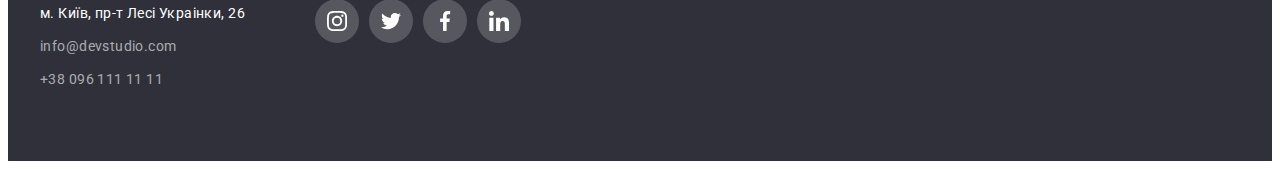
==== commit 78c52175: "hm-04" ====
--- a/index.html
+++ b/index.html
@@ -251,32 +251,32 @@
             <div class="container">
                 <h2 class="clients-title">Постійні клієнти</h2>
                 <ul class="clients-list">
-                    <li class="clients-items list"><a class="clients-item" href="#">
+                    <li class="clients-items list"><a class="clients-item link" href="#">
                         <svg class="clients-icon" width="106" height="60">
                           <use href="./images/icons.svg#icon-brand-1"></use>
                         </svg>
                     </a></li>
-                    <li class="clients-items list"><a class="clients-item" href="#">
+                    <li class="clients-items list"><a class="clients-item link" href="#">
                         <svg class="clients-icon" width="106" height="60">
                             <use href="./images/icons.svg#icon-brand-2"></use>
                         </svg>
                     </a></li>
-                    <li class="clients-items list"><a class="clients-item" href="#">
+                    <li class="clients-items list"><a class="clients-item link" href="#">
                         <svg class="clients-icon" width="106" height="60">
                             <use href="./images/icons.svg#icon-brand-3"></use>
                         </svg>
                     </a></li>
-                    <li class="clients-items list"><a class="clients-item" href="#">
+                    <li class="clients-items list"><a class="clients-item link" href="#">
                         <svg class="clients-icon" width="106" height="60">
                             <use href="./images/icons.svg#icon-brand-4"></use>
                         </svg>
                     </a></li>
-                    <li class="clients-items list"><a class="clients-item" href="#">
+                    <li class="clients-items list"><a class="clients-item link" href="#">
                         <svg class="clients-icon" width="106" height="60">
                             <use href="./images/icons.svg#icon-brand-5"></use>
                         </svg>
                     </a></li>
-                    <li class="clients-items list"><a class="clients-item" href="#">
+                    <li class="clients-items list"><a class="clients-item link" href="#">
                         <svg class="clients-icon" width="106" height="60">
                             <use href="./images/icons.svg#icon-brand-6"></use>
                         </svg>
@@ -286,7 +286,8 @@
         </section>
     </main>
         <footer class="footer">
-            <div class="container">
+            <div class="container flex-contacts">
+                <div class="footer-flex">
                 <a class="footer-logo link" href="./index.html">Web<span class="footer-studio">Studio</span></a>
             <address class="footer-address">
                 <ul class="address-list list">
@@ -301,6 +302,38 @@
                     </li>
                 </ul>
             </address>
+                </div>
+            <div class="flex-social">
+            <section class="address-icons">
+                <h2 class="address-title">приєднуйтесь</h2>
+                <ul class="address-box">
+                    <li class="socials-items list"><a class="socials-items link-icons" href="https://www.instagram.com/" target="_blank"
+                            rel="noopener noreferrer" aria-label="Instagram.com">
+                            <svg class="footer-items" width="20" height="20">
+                                <use href="./images/icons.svg#icon-instagram"></use>
+                            </svg>
+                        </a></li>
+                    <li class="socials-items list"><a class="socials-items link-icons" href="https://twitter.com/" target="_blank"
+                            rel="noopener noreferrer" aria-label="Twitter.com">
+                            <svg class="footer-items" width="20" height="20">
+                                <use href="./images/icons.svg#icon-twitter"></use>
+                            </svg>
+                        </a></li>
+                    <li class="socials-items list"><a class="socials-items link-icons" href="https://www.facebook.com/" target="_blank"
+                            rel="noopener noreferrer" aria-label="Facebook.com">
+                            <svg class="footer-items" width="20" height="20">
+                                <use href="./images/icons.svg#icon-facebook"></use>
+                            </svg>
+                        </a></li>
+                    <li class="socials-items list"><a class="socials-items link-icons" href="https://www.linkedin.com/" target="_blank"
+                            rel="noopener noreferren" aria-label="Linkedin.com">
+                            <svg class="footer-items" width="20" height="20">
+                                <use href="./images/icons.svg#icon-linkedin"></use>
+                            </svg>
+                        </a></li>
+                </ul>
+            </section>
+            </div>
             </div>
         </footer>
     
--- a/css/styles.css
+++ b/css/styles.css
@@ -10,6 +10,7 @@
     --hero--btn: #FFFFFF;
     --background--button--hero: #2196F3;
     --shadow--hero--button: 0px 4px 4px rgba(0, 0, 0, 0.15);
+    --box--shadow: 0px 1px 1px rgba(0, 0, 0, 0.12), 0px 4px 4px rgba(0, 0, 0, 0.06), 1px 4px 6px rgba(0, 0, 0, 0.16);
     --team--shadow: 0px 1px 3px rgba(0, 0, 0, 0.12), 0px 1px 1px rgba(0, 0, 0, 0.14), 0px 2px 1px rgba(0, 0, 0, 0.2);
     --portfolio--btn--shadow: 0px 3px 1px rgba(0, 0, 0, 0.1), 0px 1px 2px rgba(0, 0, 0, 0.08), 0px 2px 2px rgba(0, 0, 0, 0.12);
     --bgr--hover--hero: #188CE8;
@@ -112,6 +113,11 @@
         background-color: var(--bgr--hover--hero);
         color: var(--color--hover-hero);  
     }
+
+    .hover-shadow:hover,
+    .hover-shadow:focus {
+        box-shadow: var(--box--shadow);
+    }
     /* hover-focus styles */
 
     /* ------------------------index------------------------ */
@@ -469,9 +475,7 @@
 
     /* ------clienst-------- */
 
-    /* .clients {
-        background-color: var(--primary--color);
-    } */
+    /* .clients {} */
 
     .clients-title {
     font-weight: 700;
@@ -489,22 +493,29 @@
         justify-content: center;
         align-items: center;
         gap: 30px;
-    }
-    
-    .clients-items {
+
+        margin: 0;
+        padding: 0;
+    }
+    
+    /* .clients-items {
+    } */
+    
+    .clients-item {
+        display: flex;
+        justify-content: center;
+        align-items: center;
         width: 170px;
-        /* height: 92px; */
+        height: 92px;
+        
         border: 1px solid var(--color--icons);
         border-radius: 4px;
-    }
-    
-    .clients-item {
-        display: flex;
-        justify-content: center;
-        align-items: center;
-    }
-    
-    .clients-icon {}
+        color: var(--color--icons);
+    }
+    
+    .clients-icon {
+        fill: currentColor;
+    }
 
     /* ------main-------- */
 
@@ -516,6 +527,11 @@
         padding-bottom: 60px;
 
         background: var(--background--footer);
+    }
+
+    .flex-contacts {
+        display: flex;
+        align-items: baseline;
     }
 
     .footer-logo {
@@ -539,11 +555,15 @@
         color: var(--footer-studio);
     }
 
-    /* .footer-address {
-    }
+    .footer-address {
+        /* display: flex; */
+    }
+
     .address-list {
-    }
-    .address-items {
+        margin-right: 70px;
+    }
+
+    /* .address-items {
     } */
 
     .address-map {
@@ -567,6 +587,52 @@
         letter-spacing: 0.03em;
         color: var(--footer--contacts);
     }
+
+    /* .address-icons {
+    } */
+    
+    .address-title {
+        font-style: normal;
+        font-weight: 700;
+        font-size: 14px;
+        line-height: 1.14;
+        letter-spacing: 0.03em;
+        text-transform: uppercase;
+        color: var(--footer-studio);
+
+        margin-bottom: 20px;
+    }
+    
+    .address-box {
+        display: flex;
+        align-items: center;
+        justify-content: center;
+        gap: 10px;
+
+        margin: 0;
+        padding: 0;
+    }
+    
+    .socials-items {
+        display: flex;
+        justify-content: center;
+        align-items: center;
+        width: 44px;
+        height: 44px;
+        border-radius: 50%;
+        
+        color: var(--background--color);
+        background: rgba(255, 255, 255, 0.1);
+    }
+    
+    .footer-items {
+        fill: currentColor;
+    }
+    
+    /* .link-icons {}
+    
+    .socials-icon {
+    } */
 
     /* ------footer------ */
 
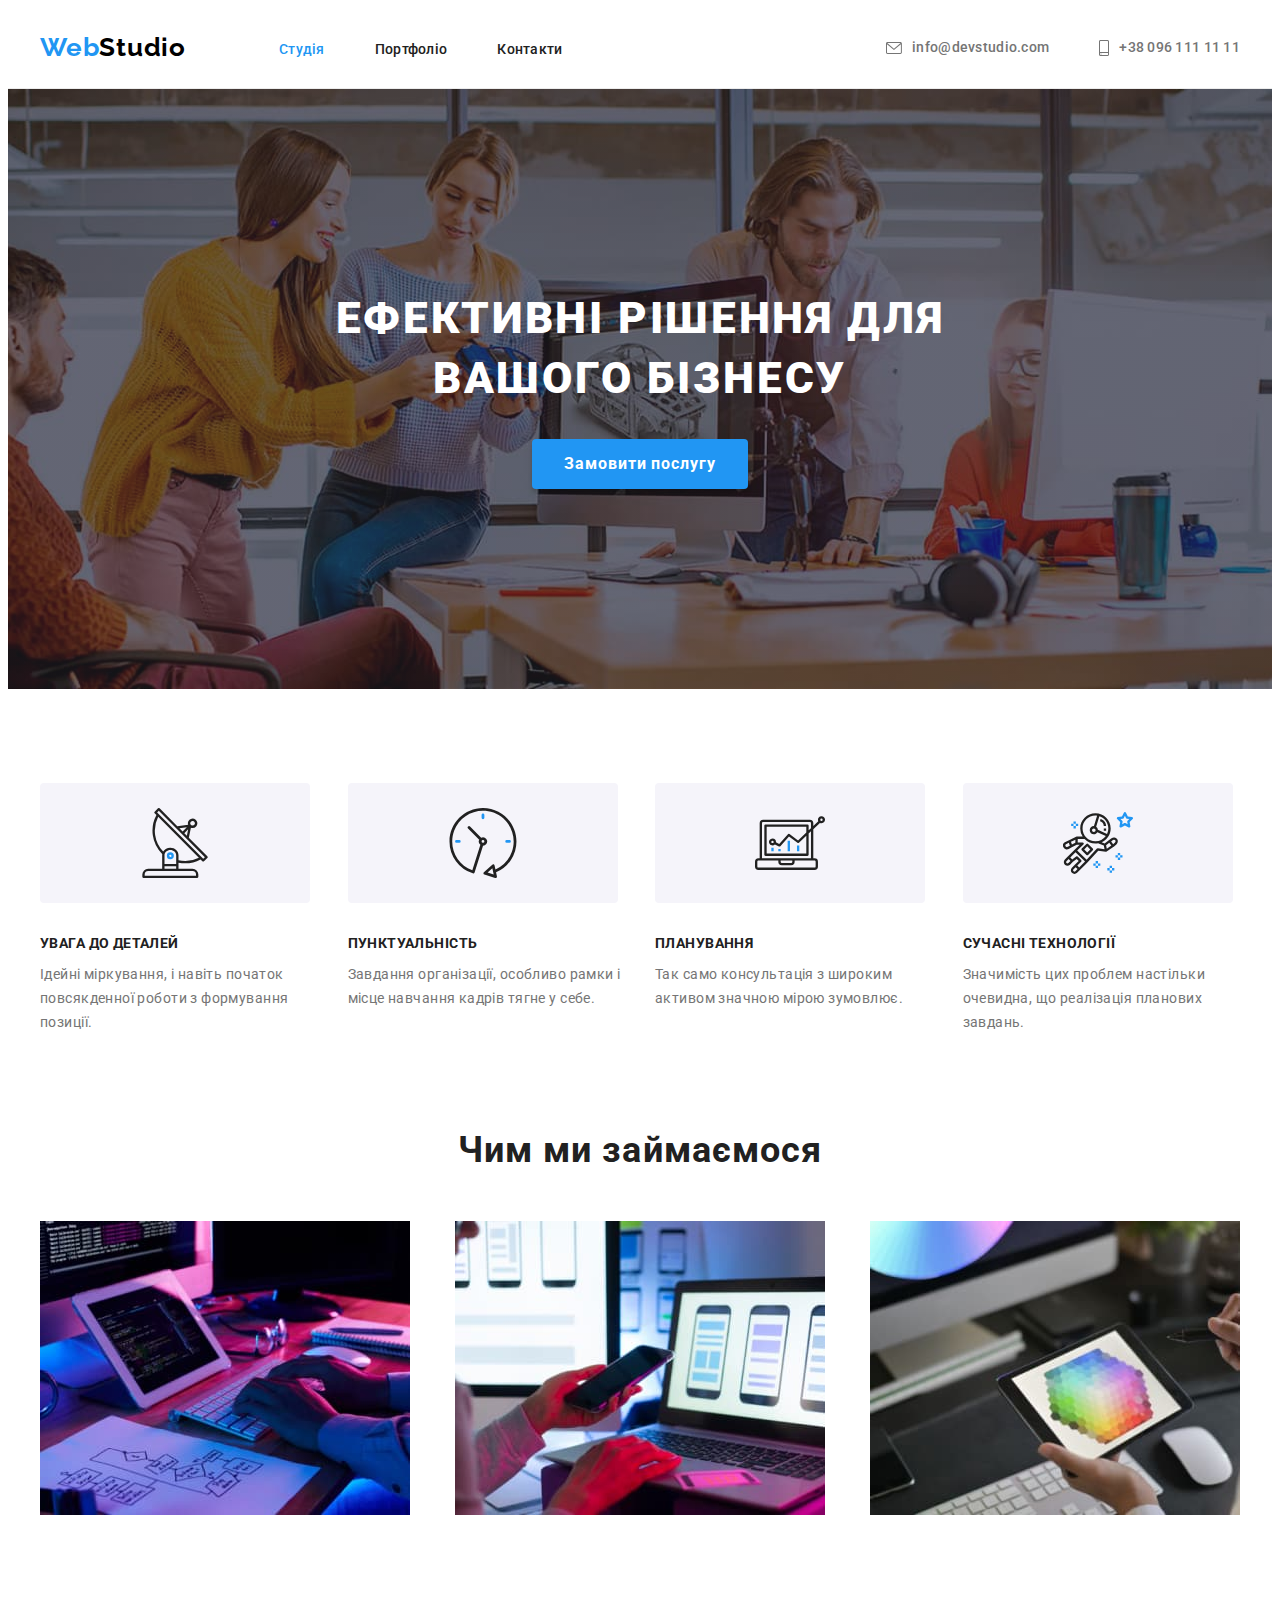
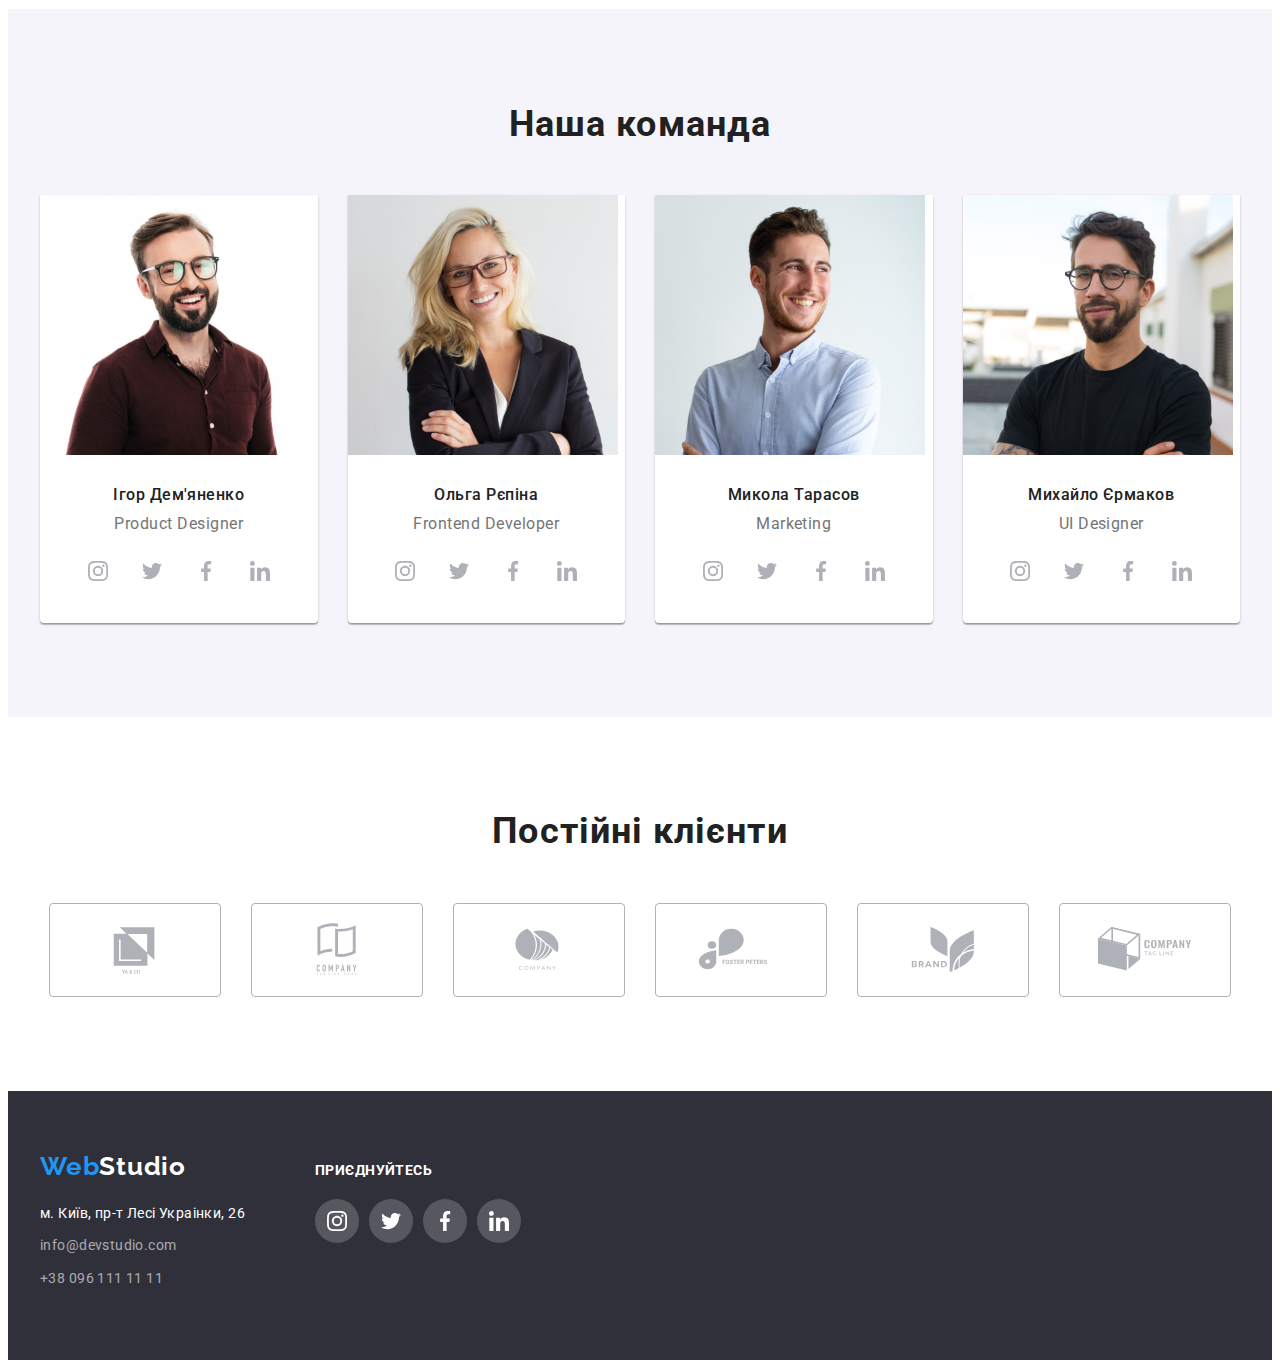
==== commit 1caf7dc0: "hm-04" ====
--- a/index.html
+++ b/index.html
@@ -251,32 +251,32 @@
             <div class="container">
                 <h2 class="clients-title">Постійні клієнти</h2>
                 <ul class="clients-list">
-                    <li class="clients-items list"><a class="clients-item link" href="#">
+                    <li class="clients-items list"><a class="clients-item clients-hover" href="#">
                         <svg class="clients-icon" width="106" height="60">
                           <use href="./images/icons.svg#icon-brand-1"></use>
                         </svg>
                     </a></li>
-                    <li class="clients-items list"><a class="clients-item link" href="#">
+                    <li class="clients-items list"><a class="clients-item clients-hover" href="#">
                         <svg class="clients-icon" width="106" height="60">
                             <use href="./images/icons.svg#icon-brand-2"></use>
                         </svg>
                     </a></li>
-                    <li class="clients-items list"><a class="clients-item link" href="#">
+                    <li class="clients-items list"><a class="clients-item clients-hover" href="#">
                         <svg class="clients-icon" width="106" height="60">
                             <use href="./images/icons.svg#icon-brand-3"></use>
                         </svg>
                     </a></li>
-                    <li class="clients-items list"><a class="clients-item link" href="#">
+                    <li class="clients-items list"><a class="clients-item clients-hover" href="#">
                         <svg class="clients-icon" width="106" height="60">
                             <use href="./images/icons.svg#icon-brand-4"></use>
                         </svg>
                     </a></li>
-                    <li class="clients-items list"><a class="clients-item link" href="#">
+                    <li class="clients-items list"><a class="clients-item clients-hover" href="#">
                         <svg class="clients-icon" width="106" height="60">
                             <use href="./images/icons.svg#icon-brand-5"></use>
                         </svg>
                     </a></li>
-                    <li class="clients-items list"><a class="clients-item link" href="#">
+                    <li class="clients-items list"><a class="clients-item clients-hover" href="#">
                         <svg class="clients-icon" width="106" height="60">
                             <use href="./images/icons.svg#icon-brand-6"></use>
                         </svg>
--- a/css/styles.css
+++ b/css/styles.css
@@ -98,8 +98,6 @@
         background-color: var(--bgr--button);
         color: var(--color--hover-hero);
     }
-
-    
     
     .link-button:hover,
     .link-button:focus {
@@ -116,8 +114,16 @@
 
     .hover-shadow:hover,
     .hover-shadow:focus {
-        box-shadow: var(--box--shadow);
-    }
+        box-shadow: var(--box--shadow);  
+    }
+
+    .clients-hover:hover,
+    .clients-hover:focus {
+        border: 1px solid var(--hover--color);
+        border-radius: 4px;
+        color: var(--hover--color);
+    }
+
     /* hover-focus styles */
 
     /* ------------------------index------------------------ */
@@ -242,7 +248,6 @@
         background: var(--background--hero);
 
         max-width: 1600px;
-        height: 600px;
         margin-left: auto;
         margin-right: auto;
         background-image: linear-gradient(rgba(47, 48, 58, 0.4), rgba(47, 48, 58, 0.4)), url(../images/hero.jpg);
@@ -512,7 +517,7 @@
         border-radius: 4px;
         color: var(--color--icons);
     }
-    
+
     .clients-icon {
         fill: currentColor;
     }
@@ -555,9 +560,8 @@
         color: var(--footer-studio);
     }
 
-    .footer-address {
-        /* display: flex; */
-    }
+    /* .footer-address {
+    } */
 
     .address-list {
         margin-right: 70px;
@@ -748,8 +752,10 @@
         color: var(--primary--color);
     }
 
-    /* .portfolio-item {
-    } */
+    .portfolio-item {
+        display: inline-block;
+        text-decoration: none;
+    }
 
      /* ------main-portfolio-------- */
 
